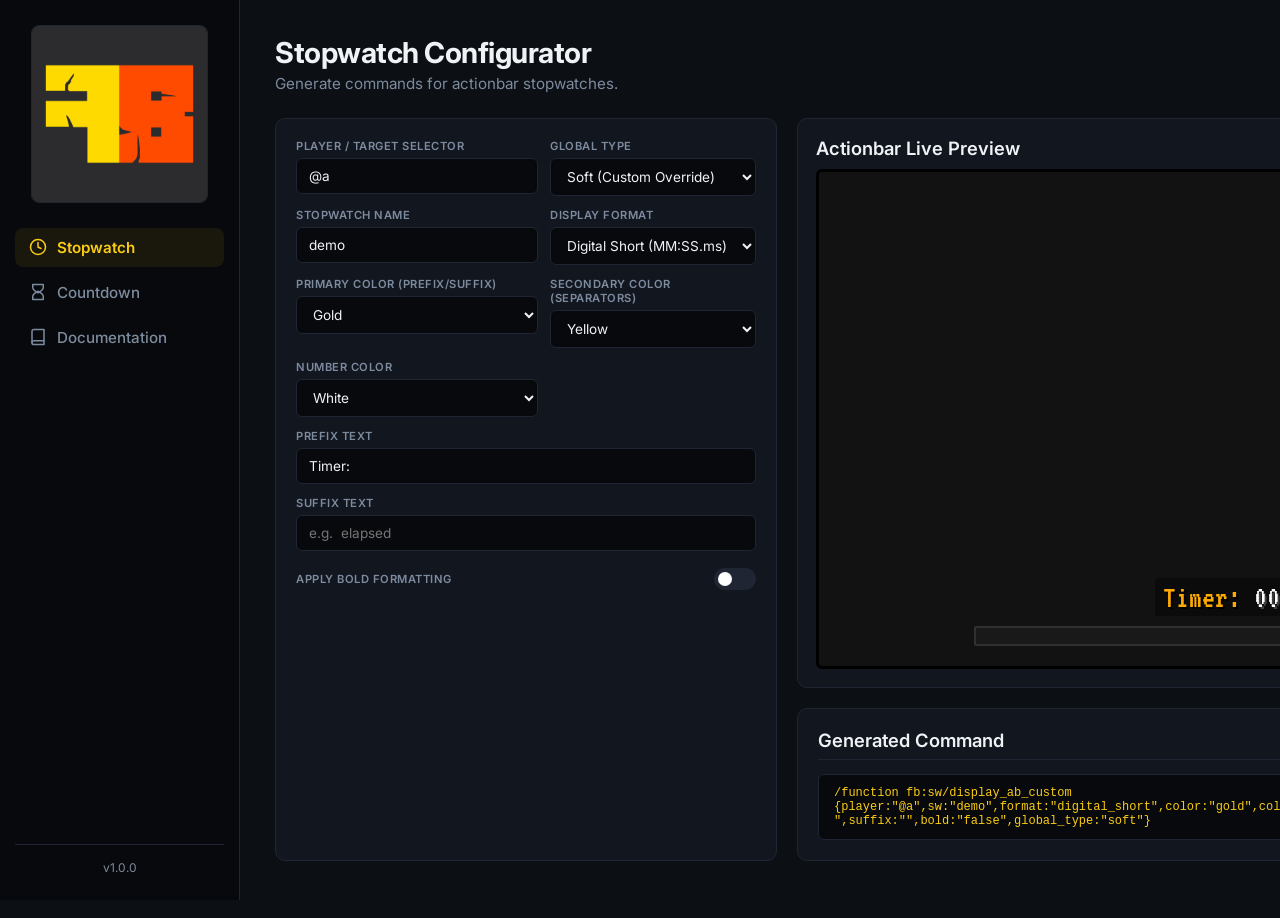
==== tools/configurator/index.html @ e30fd540 "Implement highly-performant whileOnline and whileOffline tick-loop events" ====
<!DOCTYPE html>
<html lang="en">
<head>
  <meta charset="UTF-8">
  <meta name="viewport" content="width=device-width, initial-scale=1.0">
  <title>FuseBox Toolset</title>
  <meta name="description" content="Configure actionbar layouts and view documentation for the Minecraft FuseBox datapack.">
  <link rel="stylesheet" href="style.css">
  <link rel="preconnect" href="https://fonts.googleapis.com">
  <link rel="preconnect" href="https://fonts.gstatic.com" crossorigin>
  <link href="https://fonts.googleapis.com/css2?family=VT323&family=Inter:wght@300;400;500;600;700&display=swap" rel="stylesheet">
</head>
<body>
  <!-- SIDEBAR NAVIGATION -->
  <aside class="sidebar">
    <div class="logo-container">
      <img src="logo.png" alt="FuseBox Logo" class="logo-img-large">
    </div>
    <nav class="menu">
      <button class="menu-item active" data-page="configurator-page">
        <span class="icon">
          <svg viewBox="0 0 24 24" width="18" height="18" stroke="currentColor" stroke-width="2" fill="none" stroke-linecap="round" stroke-linejoin="round"><circle cx="12" cy="12" r="10"></circle><polyline points="12 6 12 12 16 14"></polyline></svg>
        </span>
        Stopwatch
      </button>
      <button class="menu-item" data-page="cd-configurator-page">
        <span class="icon">
          <svg viewBox="0 0 24 24" width="18" height="18" stroke="currentColor" stroke-width="2" fill="none" stroke-linecap="round" stroke-linejoin="round"><path d="M5 2h14M5 22h14M19 2v4c0 3-3 5-7 7-4-2-7-4-7-7V2M5 22v-4c0-3 3-5 7-7 4 2 7 4 7 7v4"></path></svg>
        </span>
        Countdown
      </button>
      <button class="menu-item" data-page="docs-page">
        <span class="icon">
          <svg viewBox="0 0 24 24" width="18" height="18" stroke="currentColor" stroke-width="2" fill="none" stroke-linecap="round" stroke-linejoin="round"><path d="M4 19.5A2.5 2.5 0 0 1 6.5 17H20"></path><path d="M6.5 2H20v20H6.5A2.5 2.5 0 0 1 4 19.5v-15A2.5 2.5 0 0 1 6.5 2z"></path></svg>
        </span>
        Documentation
      </button>
    </nav>
    <div class="sidebar-footer">
      v1.0.0
    </div>
  </aside>

  <!-- MAIN CONTENT AREA -->
  <main class="content">
    
    <!-- PAGE 1: STOPWATCH CONFIGURATOR -->
    <div id="configurator-page" class="page active">
      <div class="page-header">
        <h1>Stopwatch Configurator</h1>
        <p>Generate commands for actionbar stopwatches.</p>
      </div>

      <div class="config-layout">
        <!-- FORM INPUTS -->
        <section class="card form-section">
          <form id="configForm" onsubmit="event.preventDefault();">
            <div class="form-grid">
              <div class="input-group">
                <label for="player">Player / Target Selector</label>
                <input type="text" id="player" value="@a" placeholder="e.g. @a or oneBombastiko" required>
              </div>

              <div class="input-group" id="global-type-group">
                <label for="global_type">Global Type</label>
                <select id="global_type">
                  <option value="soft" selected>Soft (Custom Override)</option>
                  <option value="hard">Hard (Force All)</option>
                </select>
              </div>

              <div class="input-group">
                <label for="sw">Stopwatch Name</label>
                <input type="text" id="sw" value="demo" placeholder="e.g. demo" required>
              </div>

              <div class="input-group">
                <label for="format">Display Format</label>
                <select id="format">
                  <option value="digital">Digital (HH:MM:SS)</option>
                  <option value="digital_short" selected>Digital Short (MM:SS.ms)</option>
                  <option value="letters">Letters (Xd Xh Xm Xs)</option>
                  <option value="dynamic">Dynamic (auto-truncate)</option>
                </select>
              </div>

              <div class="input-group">
                <label for="color">Primary Color (Prefix/Suffix)</label>
                <select id="color">
                  <option value="gold" selected>Gold</option>
                  <option value="yellow">Yellow</option>
                  <option value="white">White</option>
                  <option value="gray">Gray</option>
                  <option value="red">Red</option>
                  <option value="green">Green</option>
                  <option value="blue">Blue</option>
                </select>
              </div>

              <div class="input-group">
                <label for="color_sec">Secondary Color (Separators)</label>
                <select id="color_sec">
                  <option value="yellow" selected>Yellow</option>
                  <option value="gold">Gold</option>
                  <option value="white">White</option>
                  <option value="gray">Gray</option>
                  <option value="red">Red</option>
                  <option value="green">Green</option>
                  <option value="blue">Blue</option>
                </select>
              </div>

              <div class="input-group">
                <label for="color_num">Number Color</label>
                <select id="color_num">
                  <option value="white" selected>White</option>
                  <option value="gold">Gold</option>
                  <option value="yellow">Yellow</option>
                  <option value="gray">Gray</option>
                  <option value="red">Red</option>
                  <option value="green">Green</option>
                  <option value="blue">Blue</option>
                </select>
              </div>

              <div class="input-group full-width">
                <label for="prefix">Prefix Text</label>
                <input type="text" id="prefix" value="Timer: " placeholder="e.g. Timer: ">
              </div>

              <div class="input-group full-width">
                <label for="suffix">Suffix Text</label>
                <input type="text" id="suffix" value="" placeholder="e.g.  elapsed">
              </div>

              <div class="input-group toggle-group full-width">
                <label for="bold">Apply Bold Formatting</label>
                <label class="switch">
                  <input type="checkbox" id="bold">
                  <span class="slider"></span>
                </label>
              </div>
            </div>
          </form>
        </section>

        <!-- PREVIEW & OUTPUT -->
        <section class="preview-section">
          <div class="card preview-card">
            <div class="preview-header">
              <h2>Actionbar Live Preview</h2>
              <div class="preview-toggle">
                <label for="preview-paused">Show Paused State</label>
                <input type="checkbox" id="preview-paused">
              </div>
            </div>
            <div class="minecraft-screen">
              <div class="actionbar-container">
                <div id="actionbarPreview" class="actionbar-text">Timer: 00:00.00</div>
              </div>
              <div class="hotbar-mock"></div>
            </div>
          </div>

          <div class="card output-card">
            <h2>Generated Command</h2>
            <div class="command-box">
              <code id="commandOutput">/function fb:sw/display_ab_custom {player:"@a",sw:"demo",format:"digital_short",color:"gold",color_sec:"yellow",color_num:"white",prefix:"Timer: ",suffix:"",bold:"false",global_type:"soft"}</code>
              <button id="copyBtn" class="btn-copy">Copy</button>
            </div>
          </div>
        </section>
      </div>
    </div>

    <!-- PAGE 2: COUNTDOWN CONFIGURATOR -->
    <div id="cd-configurator-page" class="page">
      <div class="page-header">
        <h1>Countdown Configurator</h1>
        <p>Generate commands for actionbar countdowns.</p>
      </div>

      <div class="config-layout">
        <!-- FORM INPUTS -->
        <section class="card form-section">
          <form id="cdConfigForm" onsubmit="event.preventDefault();">
            <div class="form-grid">
              <div class="input-group">
                <label for="cd-player">Player / Target Selector</label>
                <input type="text" id="cd-player" value="@a" placeholder="e.g. @a or oneBombastiko" required>
              </div>

              <div class="input-group" id="cd-global-type-group">
                <label for="cd-global_type">Global Type</label>
                <select id="cd-global_type">
                  <option value="soft" selected>Soft (Custom Override)</option>
                  <option value="hard">Hard (Force All)</option>
                </select>
              </div>

              <div class="input-group">
                <label for="cd-name">Countdown Name</label>
                <input type="text" id="cd-name" value="demo" placeholder="e.g. demo" required>
              </div>

              <div class="input-group full-width time-inputs-container">
                <label>Initial Time Settings</label>
                <div class="time-inputs">
                  <input type="number" id="cd-h" value="0" min="0" placeholder="H">
                  <span>h</span>
                  <input type="number" id="cd-m" value="5" min="0" max="59" placeholder="M">
                  <span>m</span>
                  <input type="number" id="cd-s" value="0" min="0" max="59" placeholder="S">
                  <span>s</span>
                </div>
              </div>

              <div class="input-group full-width">
                <label for="cd-cmd">On Complete Command</label>
                <input type="text" id="cd-cmd" value="say Timer finished!" placeholder="e.g. say BOOM!">
              </div>

              <div class="input-group">
                <label for="cd-anim">Expiration Animation</label>
                <select id="cd-anim">
                  <option value="flash" selected>Flash (Red/Yellow)</option>
                  <option value="alert">Alert (Red Bold)</option>
                  <option value="pulse">Pulse (Expanding)</option>
                  <option value="stay">Stay (Keep Colors)</option>
                  <option value="none">None (Fade Out)</option>
                  <option value="blackout">Blackout (Dark Gray)</option>
                </select>
              </div>

              <div class="input-group">
                <label for="cd-format">Display Format</label>
                <select id="cd-format">
                  <option value="digital">Digital (HH:MM:SS)</option>
                  <option value="digital_short" selected>Digital Short (MM:SS.ms)</option>
                  <option value="letters">Letters (Xd Xh Xm Xs)</option>
                  <option value="dynamic">Dynamic (auto-truncate)</option>
                </select>
              </div>

              <div class="input-group">
                <label for="cd-color">Primary Color (Prefix/Suffix)</label>
                <select id="cd-color">
                  <option value="gold" selected>Gold</option>
                  <option value="yellow">Yellow</option>
                  <option value="white">White</option>
                  <option value="gray">Gray</option>
                  <option value="red">Red</option>
                  <option value="green">Green</option>
                  <option value="blue">Blue</option>
                </select>
              </div>

              <div class="input-group">
                <label for="cd-color_sec">Secondary Color (Separators)</label>
                <select id="cd-color_sec">
                  <option value="yellow" selected>Yellow</option>
                  <option value="gold">Gold</option>
                  <option value="white">White</option>
                  <option value="gray">Gray</option>
                  <option value="red">Red</option>
                  <option value="green">Green</option>
                  <option value="blue">Blue</option>
                </select>
              </div>

              <div class="input-group">
                <label for="cd-color_num">Number Color</label>
                <select id="cd-color_num">
                  <option value="white" selected>White</option>
                  <option value="gold">Gold</option>
                  <option value="yellow">Yellow</option>
                  <option value="gray">Gray</option>
                  <option value="red">Red</option>
                  <option value="green">Green</option>
                  <option value="blue">Blue</option>
                </select>
              </div>

              <div class="input-group full-width">
                <label for="cd-prefix">Prefix Text</label>
                <input type="text" id="cd-prefix" value="Timer: " placeholder="e.g. Timer: ">
              </div>

              <div class="input-group full-width">
                <label for="cd-suffix">Suffix Text</label>
                <input type="text" id="cd-suffix" value="" placeholder="e.g.  left">
              </div>

              <div class="input-group toggle-group full-width">
                <label for="cd-bold">Apply Bold Formatting</label>
                <label class="switch">
                  <input type="checkbox" id="cd-bold">
                  <span class="slider"></span>
                </label>
              </div>
            </div>
          </form>
        </section>

        <!-- PREVIEW & OUTPUT -->
        <section class="preview-section">
          <!-- LIVE MINECRAFT ACTIONBAR PREVIEW -->
          <div class="card preview-card">
            <div class="preview-header">
              <h2>Actionbar Live Preview</h2>
              <div class="preview-actions">
                <button id="cd-btn-anim-prev" class="btn-secondary">Test Animation</button>
                <div class="preview-toggle">
                  <label for="cd-preview-paused">Show Paused State</label>
                  <input type="checkbox" id="cd-preview-paused">
                </div>
              </div>
            </div>
            <div class="minecraft-screen">
              <div class="actionbar-container">
                <div id="cd-actionbarPreview" class="actionbar-text">Timer: 05:00.00</div>
              </div>
              <div class="hotbar-mock"></div>
            </div>
          </div>

          <!-- GENERATED CREATE COMMAND -->
          <div class="card output-card small-margin">
            <h2>Command 1: Create Countdown</h2>
            <div class="command-box">
              <code id="cd-commandOutputCreate">/function fb:cd/create {name:"demo",h:0,m:5,s:0,on_complete:"say Timer finished!",animation:"flash"}</code>
              <button id="cd-copyBtnCreate" class="btn-copy">Copy</button>
            </div>
          </div>

          <!-- GENERATED START COMMAND -->
          <div class="card output-card small-margin">
            <h2>Command 2: Start Countdown</h2>
            <div class="command-box">
              <code id="cd-commandOutputStart">/function fb:cd/start {name:"demo"}</code>
              <button id="cd-copyBtnStart" class="btn-copy">Copy</button>
            </div>
          </div>

          <!-- GENERATED DISPLAY CONFIG COMMAND -->
          <div class="card output-card">
            <h2>Command 3: Display Configuration</h2>
            <div class="command-box">
              <code id="cd-commandOutputDisplay">/function fb:cd/display_ab_custom {player:"@a",cd:"demo",format:"digital_short",color:"gold",color_sec:"yellow",color_num:"white",prefix:"Timer: ",suffix:"",bold:"false",global_type:"soft"}</code>
              <button id="cd-copyBtnDisplay" class="btn-copy">Copy</button>
            </div>
          </div>
        </section>
      </div>
    </div>

    <!-- PAGE 3: DOCUMENTATION -->
    <div id="docs-page" class="page">
      <div class="page-header">
        <h1>Documentation</h1>
        <p>FuseBox system references and API documentation.</p>
      </div>

      <div class="docs-split-layout">
        <!-- DOCUMENTATION TABS -->
        <aside class="docs-nav">
          <button class="docs-nav-item active" data-doc="doc-quickstart">Quick Start</button>
          <button class="docs-nav-item" data-doc="doc-controls">Controlling Timers</button>
          <button class="docs-nav-item" data-doc="doc-display">Priorities & Displays</button>
          <button class="docs-nav-item" data-doc="doc-events">Event System API</button>
          <button class="docs-nav-item" data-doc="doc-dependency">Dependency Check</button>
          <button class="docs-nav-item" data-doc="doc-troubleshooting">Debugging & Logging</button>
        </aside>

        <!-- DOCUMENTATION CONTENT -->
        <section class="docs-content">
          <!-- DOC: QUICK START -->
          <div id="doc-quickstart" class="doc-section active">
            <div class="card">
              <h2>
                <span class="icon-inline">
                  <svg viewBox="0 0 24 24" width="18" height="18" stroke="currentColor" stroke-width="2" fill="none" stroke-linecap="round" stroke-linejoin="round"><polygon points="5 3 19 12 5 21 5 3"></polygon></svg>
                </span>
                Quick Start: Stopwatches (sw)
              </h2>
              <p>Stopwatches are created and immediately active. Use them to track elapsed time.</p>
              <p><strong>1. Reload Minecraft datapacks:</strong></p>
              <pre><code>/reload</code></pre>
              <p><strong>2. Create and run a stopwatch:</strong></p>
              <pre><code>/function fb:sw/create {name:"demo"}</code></pre>
              <p><strong>3. Register player display layout:</strong></p>
              <pre><code>/function fb:sw/display_ab_custom {player:"@a",sw:"demo",format:"digital_short",color:"gold",color_sec:"yellow",color_num:"white",prefix:"Time: ",suffix:"",bold:"false",global_type:"soft"}</code></pre>
            </div>
            <div class="card">
              <h2>
                <span class="icon-inline">
                  <svg viewBox="0 0 24 24" width="18" height="18" stroke="currentColor" stroke-width="2" fill="none" stroke-linecap="round" stroke-linejoin="round"><path d="M5 2h14M5 22h14M19 2v4c0 3-3 5-7 7-4-2-7-4-7-7V2M5 22v-4c0-3 3-5 7-7 4 2 7 4 7 7v4"></path></svg>
                </span>
                Quick Start: Countdown Timers (cd)
              </h2>
              <p>Countdowns initialize in a paused state. You must explicitly start them to begin ticking down.</p>
              <p><strong>1. Initialize a countdown (1 minute, 30 seconds):</strong></p>
              <pre><code>/function fb:cd/create {name:"my_timer",h:0,m:1,s:30,on_complete:"say Done!",animation:"flash"}</code></pre>
              <p><strong>2. Assign display config to players:</strong></p>
              <pre><code>/function fb:cd/display_ab_custom {player:"@a",cd:"my_timer",format:"digital_short",color:"red",color_sec:"yellow",color_num:"white",prefix:"Time Left: ",suffix:"",bold:"false",global_type:"soft"}</code></pre>
              <p><strong>3. Start the timer:</strong></p>
              <pre><code>/function fb:cd/start {name:"my_timer"}</code></pre>
            </div>
          </div>

          <!-- DOC: CONTROLS -->
          <div id="doc-controls" class="doc-section">
            <div class="card">
              <h2>
                <span class="icon-inline">
                  <svg viewBox="0 0 24 24" width="18" height="18" stroke="currentColor" stroke-width="2" fill="none" stroke-linecap="round" stroke-linejoin="round"><circle cx="12" cy="12" r="10"></circle><polyline points="12 6 12 12 16 14"></polyline></svg>
                </span>
                Controlling Active Timers
              </h2>
              <p>Manage stopwatch and countdown states dynamically using player-executable commands.</p>
              <div class="control-table-wrapper">
                <table class="control-table">
                  <thead>
                    <tr>
                      <th>Action</th>
                      <th>Stopwatch Command</th>
                      <th>Countdown Command</th>
                      <th>Effect</th>
                    </tr>
                  </thead>
                  <tbody>
                    <tr>
                      <td><strong>Start</strong></td>
                      <td>(Automatic)</td>
                      <td><code>/function fb:cd/start {name:"x"}</code></td>
                      <td>Registers timer to the active ticking loops.</td>
                    </tr>
                    <tr>
                      <td><strong>Pause</strong></td>
                      <td><code>/function fb:sw/pause {name:"x"}</code></td>
                      <td><code>/function fb:cd/pause {name:"x"}</code></td>
                      <td>Suspends tick decrementing. Renders ausgegraut & italic.</td>
                    </tr>
                    <tr>
                      <td><strong>Resume</strong></td>
                      <td><code>/function fb:sw/resume {name:"x"}</code></td>
                      <td><code>/function fb:cd/resume {name:"x"}</code></td>
                      <td>Restores active ticking state and default colors.</td>
                    </tr>
                    <tr>
                      <td><strong>Delete</strong></td>
                      <td><code>/function fb:sw/delete {name:"x"}</code></td>
                      <td><code>/function fb:cd/delete {name:"x"}</code></td>
                      <td>Wipes NBT config, registers, and resets objectives.</td>
                    </tr>
                  </tbody>
                </table>
              </div>
              <p><strong>Timer Database Storage Paths (for NBT manipulation):</strong></p>
              <ul>
                <li>Stopwatches: <code>fb:main sw.list</code> (Running names)</li>
                <li>Countdowns Running List: <code>fb:main cd.list</code> (Ticking timers)</li>
                <li>Countdowns Static Registry: <code>fb:main cd.db</code> (Configuration & Commands)</li>
              </ul>
            </div>
          </div>

          <!-- DOC: DISPLAY -->
          <div id="doc-display" class="doc-section">
            <div class="card">
              <h2>
                <span class="icon-inline">
                  <svg viewBox="0 0 24 24" width="18" height="18" stroke="currentColor" stroke-width="2" fill="none" stroke-linecap="round" stroke-linejoin="round"><circle cx="12" cy="12" r="3"></circle><path d="M19.4 15a1.65 1.65 0 0 0 .33 1.82l.06.06a2 2 0 1 1-2.83 2.83l-.06-.06a1.65 1.65 0 0 0-1.82-.33 1.65 1.65 0 0 0-1 1.51V21a2 2 0 0 1-4 0v-.09A1.65 1.65 0 0 0 9 19.4a1.65 1.65 0 0 0-1.82.33l-.06.06a2 2 0 1 1-2.83-2.83l.06-.06a1.65 1.65 0 0 0 .33-1.82 1.65 1.65 0 0 0-1.51-1H3a2 2 0 0 1 0-4h.09A1.65 1.65 0 0 0 4.6 9a1.65 1.65 0 0 0-.33-1.82l-.06-.06a2 2 0 1 1 2.83-2.83l.06.06a1.65 1.65 0 0 0 1.82.33H9a1.65 1.65 0 0 0 1-1.51V3a2 2 0 0 1 4 0v.09a1.65 1.65 0 0 0 1 1.51 1.65 1.65 0 0 0 1.82-.33l.06-.06a2 2 0 1 1 2.83 2.83l-.06.06a1.65 1.65 0 0 0-.33 1.82V9a1.65 1.65 0 0 0 1.51 1H21a2 2 0 0 1 0 4h-.09a1.65 1.65 0 0 0-1.51 1z"></path></svg>
                </span>
                Display Priority Rules
              </h2>
              <p>Display configurations determine what is printed to the actionbar. Priorities resolve conflicts when multiple layouts are configured.</p>
              <p><strong>1. Global configuration (targetting <code>@a</code>):</strong></p>
              <ul>
                <li><code>soft</code>: Default global display. Overridden automatically if a player receives an individual layout.</li>
                <li><code>hard</code>: Enforces global layouts. Bypasses individual configurations for all players.</li>
              </ul>
              <p><strong>2. Individual configuration (targetting specific usernames):</strong></p>
              <p>Bypasses soft global displays for that specific player. Useful for map cutscenes or player-specific race timers.</p>
              <p><strong>3. Clear actionbar display settings:</strong></p>
              <p>Removes a player's registry and resets their custom settings, defaulting them back to global configuration:</p>
              <pre><code>/function fb:display/ab/clear {player:"oneBombastiko"}</code></pre>
            </div>
          </div>

          <!-- DOC: EVENTS -->
          <div id="doc-events" class="doc-section">
            <div class="card">
              <h2>
                <span class="icon-inline">
                  <svg viewBox="0 0 24 24" width="18" height="18" stroke="currentColor" stroke-width="2" fill="none" stroke-linecap="round" stroke-linejoin="round"><path d="M18 8A6 6 0 0 0 6 8c0 7-3 9-3 9h18s-3-2-3-9"></path><path d="M13.73 21a2 2 0 0 1-3.46 0"></path></svg>
                </span>
                Event System API
              </h2>
              <p>Register callback functions or direct commands that trigger automatically upon gameplay events. Callbacks are invoked <code>as</code> the player who triggered the event, with macro parameters containing the player username in <code>$(player)</code>.</p>
              
              <h3>Standard Events</h3>
              <ul>
                <li><code>onJoin</code>: Fires when a player logs in or joins the world.</li>
                <li><code>onDeath</code>: Fires immediately when a player dies.</li>
                <li><code>onLeave</code>: Fires immediately when a player disconnects or leaves.</li>
                <li><code>onKillPlayer</code>: Fires <code>as</code> the killer when they kill another player.</li>
                <li><code>onKilledByPlayer</code>: Fires <code>as</code> the victim when killed by another player.</li>
                <li><code>whileOnline</code>: Fires every tick for all players currently online.</li>
                <li><code>whileOffline</code>: Fires every tick for all registered players currently offline.</li>
              </ul>

              <h3>Item-Specific Events</h3>
              <ul>
                <li><code>onRightClick</code>: Fires when a player right-clicks holding a Carrot on a Stick or Warped Fungus on a Stick.</li>
                <li><code>onHoldItem</code>: Fires every tick while a player is holding a specific item.</li>
              </ul>

              <h3 style="margin-top: 15px;">API Registration Commands</h3>
              <p><strong>1. Function Callbacks (Standard Events):</strong></p>
              <pre><code>/function fb:event/register {event:"onJoin", fn:"my_pack:welcome"}</code></pre>
              
              <p><strong>2. Direct Command Callbacks (Standard Events):</strong></p>
              <p>Executes a direct command immediately. Use <code>@s</code> to target the event player.</p>
              <pre><code>/function fb:event/register_cmd {event:"onJoin", cmd:"say Welcome back, @s!"}</code></pre>

              <p><strong>3. Function Callbacks (Item Events):</strong></p>
              <p>Only fires if the held item matches the specified ID and custom NBT data compound.</p>
              <pre><code>/function fb:event/register_item {event:"onRightClick", fn:"my_pack:cast_spell", item_id:"minecraft:carrot_on_a_stick", custom_data:{wand_type:"fire"}}</code></pre>
              
              <p><strong>4. Direct Command Callbacks (Item Events):</strong></p>
              <pre><code>/function fb:event/register_item_cmd {event:"onRightClick", cmd:"effect give @s speed 5 1", item_id:"minecraft:carrot_on_a_stick", custom_data:{wand_type:"speed"}}</code></pre>

              <h3 style="margin-top: 15px;">API Unregistration & Cleaning</h3>
              <p>To unregister, use the corresponding unregister commands. Pass the exact filters (<code>item_id</code>, <code>custom_data</code>) used during registration to target specific items:</p>
              <ul>
                <li>Unregister Standard Function: <pre><code>/function fb:event/unregister {event:"onJoin", fn:"my_pack:welcome"}</code></pre></li>
                <li>Unregister Standard Command: <pre><code>/function fb:event/unregister_cmd {event:"onJoin", cmd:"say Welcome back, @s!"}</code></pre></li>
                <li>Unregister Item Function: <pre><code>/function fb:event/unregister_item {event:"onRightClick", fn:"my_pack:cast_spell", item_id:"minecraft:carrot_on_a_stick", custom_data:{wand_type:"fire"}}</code></pre></li>
                <li>Unregister Item Command: <pre><code>/function fb:event/unregister_item_cmd {event:"onRightClick", cmd:"effect give @s speed 5 1", item_id:"minecraft:carrot_on_a_stick", custom_data:{wand_type:"speed"}}</code></pre></li>
                <li>Clear All Callbacks for Event: <pre><code>/function fb:event/clear {event:"onJoin"}</code></pre></li>
              </ul>

              <h3 style="margin-top: 15px;">Custom Items & Custom Data (1.20.5+)</h3>
              <p>In modern Minecraft, custom items are uniquely identified by tags in their <code>minecraft:custom_data</code> component. For example, a custom fire staff item can be generated with:</p>
              <pre><code>/give @s carrot_on_a_stick[custom_data={wand_type:"fire"}]</code></pre>
            </div>
          </div>

          <!-- DOC: DEPENDENCY CHECK -->
          <div id="doc-dependency" class="doc-section">
            <div class="card">
              <h2>
                <span class="icon-inline">
                  <svg viewBox="0 0 24 24" width="18" height="18" stroke="currentColor" stroke-width="2" fill="none" stroke-linecap="round" stroke-linejoin="round"><path d="M22 11.08V12a10 10 0 1 1-5.93-9.14"></path><polyline points="22 4 12 14.01 9 11.01"></polyline></svg>
                </span>
                Datapack Dependency Check
              </h2>
              <p>If you are developing a custom datapack that requires FuseBox, you can include a simple check in your pack's <code>load</code> function to verify if FuseBox is installed and up-to-date.</p>
              
              <p><strong>Copy-Paste Integration:</strong></p>
              <p>Add these commands to the end of your datapack's <code>load.mcfunction</code> (replace <code>my_pack</code> with your pack's namespace):</p>
              <pre><code># 1. Initialize temporary check objective
scoreboard objectives add fb.version dummy
scoreboard players set #fb_installed fb.version 0

# 2. Call FuseBox version check function
# (If FuseBox is installed, this function sets #fb_installed fb.version to the version number)
function fb:api/check_version

# 3. Check results and display errors/warnings
# (If score is still 0, FuseBox is NOT installed or has been removed)
execute if score #fb_installed fb.version matches 0 run tellraw @a [{"text": "[my_pack] ", "color": "gold", "bold": true}, {"text": "Error: FuseBox is NOT installed! This pack requires FuseBox v0.1 Alpha or newer.", "color": "red"}]

# (If score is less than the required version (e.g., 1 for v0.1), warn the user)
execute if score #fb_installed fb.version matches 1.. if score #fb_installed fb.version matches ..0 run tellraw @a [{"text": "[my_pack] ", "color": "gold", "bold": true}, {"text": "Warning: FuseBox is out of date! Please update FuseBox to at least v0.1 Alpha.", "color": "red"}]</code></pre>
            </div>
          </div>

          <!-- DOC: TROUBLESHOOTING -->
          <div id="doc-troubleshooting" class="doc-section">
            <div class="card">
              <h2>
                <span class="icon-inline">
                  <svg viewBox="0 0 24 24" width="18" height="18" stroke="currentColor" stroke-width="2" fill="none" stroke-linecap="round" stroke-linejoin="round"><polyline points="4 17 10 11 4 5"></polyline><line x1="12" y1="19" x2="20" y2="19"></line></svg>
                </span>
                Debugging & Administration
              </h2>
              <p>FuseBox features built-in tools to inspect NBT storages, check active objectives, and safely clear data.</p>
              
              <p><strong>1. Toggle Debug Mode:</strong></p>
              <p>Prints internal processing status and ticking updates directly in the chat.</p>
              <pre><code># Turn debug ON
/data modify storage fb:config debug set value 1b

# Turn debug OFF
/data modify storage fb:config debug set value 0b</code></pre>
              
              <p><strong>2. Print Scoreboard and Registry Dumps:</strong></p>
              <p>Outputs formatted listings of all running timers, event registrations, and objective values to chat.</p>
              <pre><code># Inspect stopwatches
/function fb:sw/debug_info

# Inspect countdowns
/function fb:cd/debug_info

# Inspect event registrations
/function fb:event/debug_info</code></pre>

              <p><strong>3. Wipe Storages:</strong></p>
              <p>Safely resets databases to clean up or troubleshoot errors.</p>
              <pre><code># Reset Stopwatch data
/function fb:sw/reset-db

# Reset Countdown data
/function fb:cd/reset-db</code></pre>
            </div>
          </div>
        </section>
      </div>
    </div>

  </main>
  <script src="app.js"></script>
</body>
</html>
---- tools/configurator/style.css ----
/* Main Colors & Variables */
:root {
  --bg-main: #0c0f14;
  --bg-sidebar: #07090c;
  --card-bg: #12161f;
  --border-color: #1f2533;
  
  --text-main: #f0f3f6;
  --text-muted: #7d8b9e;
  
  --yellow: #facc15;
  --red: #ef4444;
  --green: #22c55e;
  --gold: #eab308;
  --white: #ffffff;
  --gray: #9ca3af;
  --blue: #3b82f6;
  
  /* Minecraft In-Game Text Colors */
  --mc-gold: #ffaa00;
  --mc-yellow: #ffff55;
  --mc-white: #ffffff;
  --mc-gray: #aaaaaa;
  --mc-red: #ff5555;
  --mc-green: #55ff55;
  --mc-blue: #5555ff;
  --mc-dark-gray: #555555;
  
  --transition: all 0.15s ease-in-out;
}

* {
  box-sizing: border-box;
  margin: 0;
  padding: 0;
}

body {
  font-family: 'Inter', sans-serif;
  background-color: var(--bg-main);
  color: var(--text-main);
  min-height: 100vh;
  display: flex;
}

/* SIDEBAR LAYOUT */
.sidebar {
  width: 240px;
  background-color: var(--bg-sidebar);
  border-right: 1px solid var(--border-color);
  display: flex;
  flex-direction: column;
  justify-content: space-between;
  padding: 25px 15px;
  height: 100vh;
  position: fixed;
  left: 0;
  top: 0;
}

.logo-container {
  display: flex;
  justify-content: center;
  margin-bottom: 25px;
  padding: 0;
}

.logo-img-large {
  width: 85%;
  aspect-ratio: 1 / 1;
  border-radius: 8px;
  border: 1px solid var(--border-color);
}

.menu {
  display: flex;
  flex-direction: column;
  gap: 6px;
  flex-grow: 1;
}

.menu-item {
  background: none;
  border: none;
  color: var(--text-muted);
  font-family: inherit;
  font-size: 0.95rem;
  font-weight: 500;
  padding: 10px 14px;
  border-radius: 8px;
  cursor: pointer;
  display: flex;
  align-items: center;
  gap: 10px;
  text-align: left;
  transition: var(--transition);
}

.menu-item .icon {
  display: flex;
  align-items: center;
  justify-content: center;
  color: var(--text-muted);
  transition: var(--transition);
}

.menu-item:hover {
  background-color: rgba(255, 255, 255, 0.02);
  color: var(--text-main);
}

.menu-item:hover .icon {
  color: var(--text-main);
}

.menu-item.active {
  background-color: rgba(250, 204, 21, 0.08);
  color: var(--yellow);
  font-weight: 600;
}

.menu-item.active .icon {
  color: var(--yellow);
}

.sidebar-footer {
  font-size: 0.75rem;
  color: var(--text-muted);
  text-align: center;
  border-top: 1px solid var(--border-color);
  padding-top: 15px;
}

/* MAIN CONTENT AREA */
.content {
  margin-left: 240px;
  padding: 35px;
  flex-grow: 1;
  max-width: 1300px;
}

.page {
  display: none;
}

.page.active {
  display: block;
}

.page-header {
  margin-bottom: 25px;
}

.page-header h1 {
  font-size: 1.8rem;
  font-weight: 700;
  letter-spacing: -0.5px;
  margin-bottom: 4px;
}

.page-header p {
  color: var(--text-muted);
  font-size: 0.95rem;
  font-weight: 400;
}

/* CARDS & PANELS */
.card {
  background-color: var(--card-bg);
  border: 1px solid var(--border-color);
  border-radius: 10px;
  padding: 20px;
  margin-bottom: 20px;
}

.card.small-margin {
  margin-bottom: 12px;
}

h2 {
  font-size: 1.15rem;
  font-weight: 600;
  margin-bottom: 14px;
  border-bottom: 1px solid var(--border-color);
  padding-bottom: 8px;
  display: flex;
  align-items: center;
}

.icon-inline {
  display: inline-flex;
  align-items: center;
  justify-content: center;
  color: var(--yellow);
  vertical-align: middle;
  margin-right: 8px;
}

/* CONFIGURATOR LAYOUT */
.config-layout {
  display: grid;
  grid-template-columns: 1fr 1fr;
  gap: 20px;
}

@media (max-width: 1100px) {
  .config-layout {
    grid-template-columns: 1fr;
  }
}

.form-grid {
  display: grid;
  grid-template-columns: 1fr 1fr;
  gap: 12px;
}

.input-group {
  display: flex;
  flex-direction: column;
  gap: 5px;
}

.input-group.full-width {
  grid-column: 1 / -1;
}

label {
  font-size: 0.7rem;
  font-weight: 600;
  text-transform: uppercase;
  letter-spacing: 0.5px;
  color: var(--text-muted);
}

input[type="text"], input[type="number"], select {
  background-color: var(--bg-sidebar);
  border: 1px solid var(--border-color);
  color: var(--text-main);
  padding: 9px 12px;
  border-radius: 6px;
  font-size: 0.85rem;
  font-family: inherit;
  outline: none;
  transition: var(--transition);
}

input[type="text"]:focus, input[type="number"]:focus, select:focus {
  border-color: var(--yellow);
}

/* Time inputs row */
.time-inputs {
  display: flex;
  align-items: center;
  gap: 8px;
}

.time-inputs input {
  width: 60px;
  text-align: center;
}

.time-inputs span {
  color: var(--text-muted);
  font-size: 0.85rem;
  font-weight: 600;
}

/* Toggle Switch */
.toggle-group {
  flex-direction: row;
  justify-content: space-between;
  align-items: center;
  padding: 5px 0;
}

.switch {
  position: relative;
  display: inline-block;
  width: 42px;
  height: 22px;
}

.switch input {
  opacity: 0;
  width: 0;
  height: 0;
}

.slider {
  position: absolute;
  cursor: pointer;
  top: 0;
  left: 0;
  right: 0;
  bottom: 0;
  background-color: var(--border-color);
  transition: .2s;
  border-radius: 22px;
}

.slider:before {
  position: absolute;
  content: "";
  height: 14px;
  width: 14px;
  left: 4px;
  bottom: 4px;
  background-color: #ffffff;
  transition: .2s;
  border-radius: 50%;
}

input:checked + .slider {
  background-color: var(--green);
}

input:checked + .slider:before {
  transform: translateX(20px);
}

/* MINECRAFT PREVIEW HUD */
.preview-card {
  padding: 18px;
}

.preview-header {
  display: flex;
  justify-content: space-between;
  align-items: center;
  margin-bottom: 10px;
}

.preview-header h2 {
  margin-bottom: 0;
  border: none;
  padding: 0;
}

.preview-actions {
  display: flex;
  align-items: center;
  gap: 12px;
}

.preview-toggle {
  display: flex;
  align-items: center;
  gap: 6px;
  font-size: 0.8rem;
  color: var(--text-muted);
}

.btn-secondary {
  background-color: var(--border-color);
  border: 1px solid rgba(255, 255, 255, 0.05);
  color: var(--text-main);
  padding: 5px 12px;
  border-radius: 4px;
  font-family: inherit;
  font-size: 0.75rem;
  font-weight: 500;
  cursor: pointer;
  transition: var(--transition);
}

.btn-secondary:hover {
  background-color: rgba(255, 255, 255, 0.04);
  border-color: var(--text-muted);
}

.minecraft-screen {
  background-color: #121212;
  background-image: radial-gradient(circle, #202020 8%, transparent 9%);
  background-size: 10px 10px;
  border: 3px solid #000;
  border-radius: 6px;
  aspect-ratio: 16 / 9;
  display: flex;
  flex-direction: column;
  justify-content: flex-end;
  align-items: center;
  padding-bottom: 20px;
  position: relative;
  overflow: hidden;
}

.actionbar-container {
  margin-bottom: 10px;
  min-height: 35px;
  display: flex;
  align-items: center;
  justify-content: center;
}

.actionbar-text {
  font-family: 'VT323', monospace;
  font-size: 2rem;
  text-align: center;
  background-color: rgba(0, 0, 0, 0.4);
  padding: 3px 8px;
  border-radius: 2px;
  line-height: 1;
}

/* Hotbar Placeholder */
.hotbar-mock {
  width: 65%;
  height: 20px;
  background-color: rgba(255, 255, 255, 0.03);
  border: 2px solid rgba(255, 255, 255, 0.1);
  border-radius: 2px;
}

/* COMMAND OUTPUT */
.command-box {
  display: flex;
  align-items: center;
  background-color: var(--bg-sidebar);
  border: 1px solid var(--border-color);
  border-radius: 6px;
  padding: 3px;
}

code {
  font-family: 'JetBrains Mono', monospace;
  font-size: 0.75rem;
  color: var(--yellow);
  padding: 8px 12px;
  overflow-x: auto;
  flex-grow: 1;
}

.btn-copy {
  background-color: var(--gold);
  border: none;
  color: #000;
  font-weight: 600;
  padding: 6px 14px;
  border-radius: 4px;
  cursor: pointer;
  font-family: inherit;
  font-size: 0.8rem;
  transition: var(--transition);
}

.btn-copy:hover {
  background-color: var(--yellow);
}

/* SPLIT DOCUMENTATION LAYOUT */
.docs-split-layout {
  display: grid;
  grid-template-columns: 200px 1fr;
  gap: 20px;
  align-items: start;
}

@media (max-width: 900px) {
  .docs-split-layout {
    grid-template-columns: 1fr;
  }
}

.docs-nav {
  display: flex;
  flex-direction: column;
  gap: 4px;
  background-color: var(--bg-sidebar);
  border: 1px solid var(--border-color);
  border-radius: 8px;
  padding: 8px;
}

.docs-nav-item {
  background: none;
  border: none;
  color: var(--text-muted);
  font-family: inherit;
  font-size: 0.85rem;
  font-weight: 500;
  padding: 8px 12px;
  border-radius: 6px;
  cursor: pointer;
  text-align: left;
  transition: var(--transition);
}

.docs-nav-item:hover {
  color: var(--text-main);
  background-color: rgba(255, 255, 255, 0.02);
}

.docs-nav-item.active {
  color: var(--yellow);
  background-color: rgba(250, 204, 21, 0.06);
  font-weight: 600;
}

.docs-content {
  flex-grow: 1;
}

.doc-section {
  display: none;
}

.doc-section.active {
  display: block;
}

.docs-content p {
  font-size: 0.9rem;
  line-height: 1.5;
  color: var(--text-muted);
  margin-bottom: 12px;
}

.docs-content strong {
  color: var(--text-main);
}

.docs-content ul {
  padding-left: 20px;
  margin: 10px 0;
  color: var(--text-muted);
  font-size: 0.9rem;
}

.docs-content li {
  margin-bottom: 6px;
}

.docs-content pre {
  background-color: var(--bg-sidebar);
  border: 1px solid var(--border-color);
  padding: 10px 14px;
  border-radius: 6px;
  margin: 8px 0 16px;
  overflow-x: auto;
}

.docs-content pre code {
  color: #e6edf3;
  padding: 0;
  font-size: 0.78rem;
}

/* Control Table */
.control-table-wrapper {
  overflow-x: auto;
  border: 1px solid var(--border-color);
  border-radius: 6px;
  margin: 10px 0;
}

.control-table {
  width: 100%;
  border-collapse: collapse;
  text-align: left;
  font-size: 0.85rem;
}

.control-table th, .control-table td {
  padding: 10px 14px;
  border-bottom: 1px solid var(--border-color);
}

.control-table th {
  background-color: var(--bg-sidebar);
  font-weight: 600;
  color: var(--text-main);
}

.control-table td code {
  padding: 1px 4px;
  font-size: 0.8rem;
  background-color: rgba(255, 255, 255, 0.02);
  border: 1px solid var(--border-color);
  border-radius: 4px;
  color: var(--yellow);
}
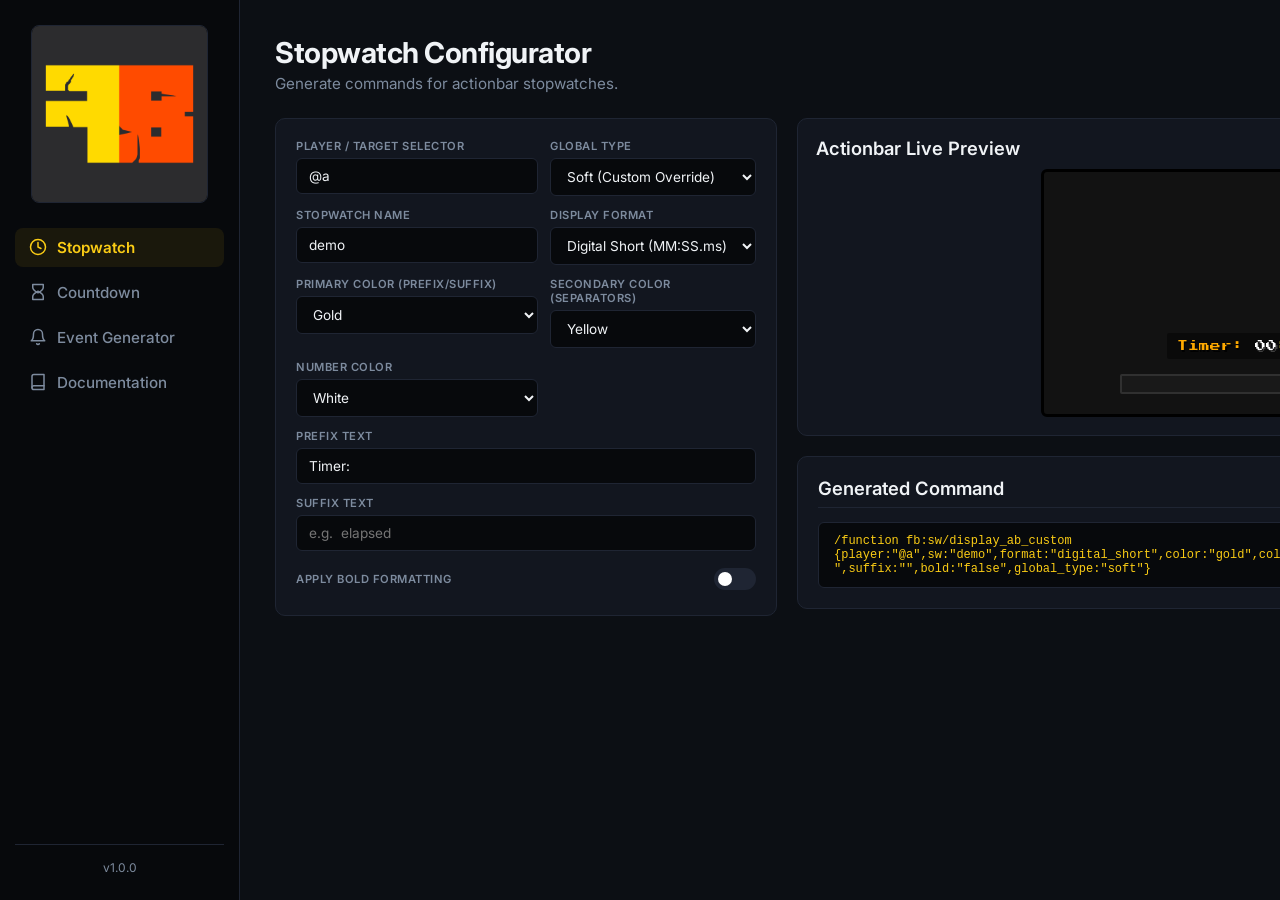
==== commit 16d1fbf5: "Polished web configurator layout, added Event Generator tab, and styled Minecraft HUD preview with P" ====
--- a/tools/configurator/index.html
+++ b/tools/configurator/index.html
@@ -8,7 +8,7 @@
   <link rel="stylesheet" href="style.css">
   <link rel="preconnect" href="https://fonts.googleapis.com">
   <link rel="preconnect" href="https://fonts.gstatic.com" crossorigin>
-  <link href="https://fonts.googleapis.com/css2?family=VT323&family=Inter:wght@300;400;500;600;700&display=swap" rel="stylesheet">
+  <link href="https://fonts.googleapis.com/css2?family=Press+Start+2P&family=Inter:wght@300;400;500;600;700&display=swap" rel="stylesheet">
 </head>
 <body>
   <!-- SIDEBAR NAVIGATION -->
@@ -29,6 +29,12 @@
         </span>
         Countdown
       </button>
+      <button class="menu-item" data-page="event-generator-page">
+        <span class="icon">
+          <svg viewBox="0 0 24 24" width="18" height="18" stroke="currentColor" stroke-width="2" fill="none" stroke-linecap="round" stroke-linejoin="round"><path d="M18 8A6 6 0 0 0 6 8c0 7-3 9-3 9h18s-3-2-3-9"></path><path d="M13.73 21a2 2 0 0 1-3.46 0"></path></svg>
+        </span>
+        Event Generator
+      </button>
       <button class="menu-item" data-page="docs-page">
         <span class="icon">
           <svg viewBox="0 0 24 24" width="18" height="18" stroke="currentColor" stroke-width="2" fill="none" stroke-linecap="round" stroke-linejoin="round"><path d="M4 19.5A2.5 2.5 0 0 1 6.5 17H20"></path><path d="M6.5 2H20v20H6.5A2.5 2.5 0 0 1 4 19.5v-15A2.5 2.5 0 0 1 6.5 2z"></path></svg>
@@ -354,7 +360,99 @@
       </div>
     </div>
 
-    <!-- PAGE 3: DOCUMENTATION -->
+    <!-- PAGE 3: EVENT GENERATOR -->
+    <div id="event-generator-page" class="page">
+      <div class="page-header">
+        <h1>Event Generator</h1>
+        <p>Easily generate register and unregister commands for standard and item events.</p>
+      </div>
+
+      <div class="config-layout">
+        <!-- FORM INPUTS -->
+        <section class="card form-section">
+          <form id="eventGenForm" onsubmit="event.preventDefault();">
+            <div class="form-grid">
+              
+              <div class="input-group">
+                <label for="eg-event">Event Type</label>
+                <select id="eg-event">
+                  <optgroup label="Standard Events">
+                    <option value="onJoin" selected>onJoin (Join Server)</option>
+                    <option value="onDeath">onDeath (Player Death)</option>
+                    <option value="onLeave">onLeave (Leave Server)</option>
+                    <option value="onKillPlayer">onKillPlayer (Kill Player)</option>
+                    <option value="onKilledByPlayer">onKilledByPlayer (Killed By Player)</option>
+                    <option value="onDamage">onDamage (Take Damage)</option>
+                    <option value="onEntityKill">onEntityKill (Kill Mob)</option>
+                    <option value="whileOnline">whileOnline (Every Tick Online)</option>
+                    <option value="whileOffline">whileOffline (Every Tick Offline)</option>
+                  </optgroup>
+                  <optgroup label="Item-Specific Events">
+                    <option value="onRightClick">onRightClick (Right Click Item)</option>
+                    <option value="onHoldItem">onHoldItem (Hold Item Every Tick)</option>
+                  </optgroup>
+                </select>
+              </div>
+
+              <div class="input-group">
+                <label for="eg-type">Callback Type</label>
+                <select id="eg-type">
+                  <option value="command" selected>Direct Command</option>
+                  <option value="function">Function Callback</option>
+                </select>
+              </div>
+
+              <!-- Conditional fields for Command -->
+              <div class="input-group full-width" id="eg-command-group">
+                <label for="eg-command">Command to Execute</label>
+                <input type="text" id="eg-command" value="say Hello, @s!" placeholder="e.g. effect give @s speed 5 1">
+              </div>
+
+              <!-- Conditional fields for Function -->
+              <div class="input-group full-width" id="eg-function-group" style="display: none;">
+                <label for="eg-function">Function Namespace/Path</label>
+                <input type="text" id="eg-function" value="my_pack:welcome" placeholder="e.g. namespace:folder/my_function">
+              </div>
+
+              <!-- Item-Specific Fields -->
+              <div class="input-group" id="eg-item-id-group" style="display: none;">
+                <label for="eg-item-id">Item ID</label>
+                <input type="text" id="eg-item-id" value="minecraft:carrot_on_a_stick" placeholder="e.g. minecraft:carrot_on_a_stick">
+              </div>
+
+              <div class="input-group" id="eg-custom-data-group" style="display: none;">
+                <label for="eg-custom-data">Custom Data Filter (NBT JSON)</label>
+                <input type="text" id="eg-custom-data" value="{wand_type:&quot;speed&quot;}" placeholder="e.g. {wand_type:&quot;speed&quot;}">
+              </div>
+
+            </div>
+          </form>
+        </section>
+
+        <!-- OUTPUTS -->
+        <section class="preview-section">
+          <div class="card output-card">
+            <h2>Registration Command</h2>
+            <p style="font-size: 0.8rem; color: var(--text-muted); margin-bottom: 8px;">Run this command to register your callback:</p>
+            <div class="command-box">
+              <code id="eg-register-output">/function fb:event/register_cmd {event:"onJoin", cmd:"say Hello, @s!"}</code>
+              <button id="eg-copy-reg-btn" class="btn-copy">Copy</button>
+            </div>
+          </div>
+
+          <div class="card output-card" style="margin-top: 15px;">
+            <h2>Unregistration Command</h2>
+            <p style="font-size: 0.8rem; color: var(--text-muted); margin-bottom: 8px;">Run this command to remove your callback later:</p>
+            <div class="command-box">
+              <code id="eg-unregister-output">/function fb:event/unregister_cmd {event:"onJoin", cmd:"say Hello, @s!"}</code>
+              <button id="eg-copy-unreg-btn" class="btn-copy">Copy</button>
+            </div>
+          </div>
+        </section>
+      </div>
+    </div>
+
+    <!-- PAGE 4: DOCUMENTATION -->
     <div id="docs-page" class="page">
       <div class="page-header">
         <h1>Documentation</h1>
@@ -463,6 +561,57 @@
                 <li>Countdowns Static Registry: <code>fb:main cd.db</code> (Configuration & Commands)</li>
               </ul>
             </div>
+
+            <div class="card">
+              <h2>
+                <span class="icon-inline">
+                  <svg viewBox="0 0 24 24" width="18" height="18" stroke="currentColor" stroke-width="2" fill="none" stroke-linecap="round" stroke-linejoin="round"><path d="M12 20h9"></path><path d="M16.5 3.5a2.121 2.121 0 0 1 3 3L7 19l-4 1 1-4L16.5 3.5z"></path></svg>
+                </span>
+                Scoreboard Objectives & Reading Values
+              </h2>
+              <p>For advanced scripting and condition checking, FuseBox exposes all stopwatch and countdown values directly to scoreboard objectives. Each active timer writes its tick, second, minute, hour, day, and state values to a dummy player named after the timer (prefixed with <code>#</code>, e.g., <code>#demo</code>).</p>
+              
+              <h3>Available Scoreboard Objectives</h3>
+              
+              <p><strong>1. Stopwatch Objectives (sw):</strong></p>
+              <ul>
+                <li><code>fb.sw.at</code>: Accumulated ticks (total ticks elapsed since start).</li>
+                <li><code>fb.sw.t</code>: Current tick within the second (0 to 19).</li>
+                <li><code>fb.sw.ms</code>: Current millisecond approximation within the second (0 to 99).</li>
+                <li><code>fb.sw.s</code>: Current seconds within the minute (0 to 59).</li>
+                <li><code>fb.sw.m</code>: Current minutes within the hour (0 to 59).</li>
+                <li><code>fb.sw.h</code>: Current hours within the day (0 to 23).</li>
+                <li><code>fb.sw.d</code>: Current days elapsed.</li>
+              </ul>
+
+              <p><strong>2. Countdown Objectives (cd):</strong></p>
+              <ul>
+                <li><code>fb.cd.t</code>: Remaining ticks within the second (19 down to 0).</li>
+                <li><code>fb.cd.ms</code>: Remaining milliseconds within the second (99 down to 0).</li>
+                <li><code>fb.cd.s</code>: Remaining seconds within the minute (0 to 59).</li>
+                <li><code>fb.cd.m</code>: Remaining minutes within the hour (0 to 59).</li>
+                <li><code>fb.cd.h</code>: Remaining hours within the day (0 to 23).</li>
+                <li><code>fb.cd.d</code>: Remaining days.</li>
+                <li><code>fb.cd.state</code>: Active state of the countdown:
+                  <ul>
+                    <li><code>0</code>: Ticking (Active).</li>
+                    <li><code>1</code>: Expired / Animating (Time is up, flashing actionbar).</li>
+                    <li><code>2</code>: Finished / Inactive.</li>
+                  </ul>
+                </li>
+              </ul>
+
+              <h3 style="margin-top: 15px;">Reading and Querying Scores</h3>
+              <p><strong>Checking conditions in functions:</strong></p>
+              <p>Check if a countdown named <code>game_timer</code> has expired (state is 1):</p>
+              <pre><code>execute if score #game_timer fb.cd.state matches 1 run say Time is up!</code></pre>
+              <p>Check if a stopwatch named <code>lap_time</code> is at exactly 1 minute and 30 seconds:</p>
+              <pre><code>execute if score #lap_time fb.sw.m matches 1 if score #lap_time fb.sw.s matches 30 run say 1:30 reached!</code></pre>
+              
+              <p style="margin-top: 10px;"><strong>Displaying scores in chat / Tellraw:</strong></p>
+              <p>You can print the scoreboard values directly in chat or titles using standard JSON text components:</p>
+              <pre><code>/tellraw @a ["", {"text": "Lap time: "}, {"score": {"name": "#lap_time", "objective": "fb.sw.m"}}, {"text": ":"}, {"score": {"name": "#lap_time", "objective": "fb.sw.s"}}]</code></pre>
+            </div>
           </div>
 
           <!-- DOC: DISPLAY -->
@@ -486,6 +635,26 @@
               <p>Removes a player's registry and resets their custom settings, defaulting them back to global configuration:</p>
               <pre><code>/function fb:display/ab/clear {player:"oneBombastiko"}</code></pre>
             </div>
+
+            <div class="card">
+              <h2>
+                <span class="icon-inline">
+                  <svg viewBox="0 0 24 24" width="18" height="18" stroke="currentColor" stroke-width="2" fill="none" stroke-linecap="round" stroke-linejoin="round"><path d="M12 22s8-4 8-10V5l-8-3-8 3v7c0 6 8 10 8 10z"></path></svg>
+                </span>
+                Hard Actionbar Overwrite
+              </h2>
+              <p>Sometimes you need to show temporary system messages or warnings on a player's actionbar (e.g., "Entering Boss Arena" or "Round 1"). You can hard-overwrite the actionbar for a specific duration, temporarily hiding all stopwatches and countdowns.</p>
+              
+              <p><strong>API Usage:</strong></p>
+              <p>Run the overwrite function by passing the target selector/player, formatted JSON text, and duration in ticks (20 ticks = 1 second):</p>
+              <pre><code>/function fb:display/ab/overwrite {player:"@a", text:[{"text":"WARNING: ", "color":"red", "bold":true}, {"text":"Boss is spawning!", "color":"yellow"}], duration:60}</code></pre>
+              
+              <p style="margin-top: 10px;"><strong>Key Behaviors:</strong></p>
+              <ul>
+                <li><strong>Absolute Priority</strong>: Overwrites both global and individual layouts during the duration.</li>
+                <li><strong>Seamless Restore</strong>: Once the duration expires, players automatically resume seeing their active ticking stopwatches and countdowns exactly where they left off.</li>
+              </ul>
+            </div>
           </div>
 
           <!-- DOC: EVENTS -->
@@ -506,6 +675,8 @@
                 <li><code>onLeave</code>: Fires immediately when a player disconnects or leaves.</li>
                 <li><code>onKillPlayer</code>: Fires <code>as</code> the killer when they kill another player.</li>
                 <li><code>onKilledByPlayer</code>: Fires <code>as</code> the victim when killed by another player.</li>
+                <li><code>onDamage</code>: Fires <code>as</code> the player when they take damage from any source.</li>
+                <li><code>onEntityKill</code>: Fires <code>as</code> the player when they kill a mob/monster.</li>
                 <li><code>whileOnline</code>: Fires every tick for all players currently online.</li>
                 <li><code>whileOffline</code>: Fires every tick for all registered players currently offline.</li>
               </ul>
--- a/tools/configurator/style.css
+++ b/tools/configurator/style.css
@@ -376,12 +376,15 @@
   background-size: 10px 10px;
   border: 3px solid #000;
   border-radius: 6px;
+  max-width: 440px; /* Make it smaller and compact */
+  width: 100%;
   aspect-ratio: 16 / 9;
   display: flex;
   flex-direction: column;
   justify-content: flex-end;
   align-items: center;
   padding-bottom: 20px;
+  margin: 0 auto; /* Centered */
   position: relative;
   overflow: hidden;
 }
@@ -395,13 +398,15 @@
 }
 
 .actionbar-text {
-  font-family: 'VT323', monospace;
-  font-size: 2rem;
+  font-family: 'Press Start 2P', monospace;
+  font-size: 0.68rem; /* Smaller pixel font size to fit correctly */
+  text-shadow: 2px 2px 0px rgba(0, 0, 0, 0.75);
   text-align: center;
-  background-color: rgba(0, 0, 0, 0.4);
-  padding: 3px 8px;
+  background-color: rgba(0, 0, 0, 0.45);
+  padding: 5px 10px;
   border-radius: 2px;
-  line-height: 1;
+  line-height: 1.4;
+  letter-spacing: 0.2px;
 }
 
 /* Hotbar Placeholder */
@@ -535,9 +540,10 @@
 .docs-content pre {
   background-color: var(--bg-sidebar);
   border: 1px solid var(--border-color);
-  padding: 10px 14px;
+  border-left: 3px solid var(--yellow);
+  padding: 12px 16px;
   border-radius: 6px;
-  margin: 8px 0 16px;
+  margin: 12px 0 20px;
   overflow-x: auto;
 }
 
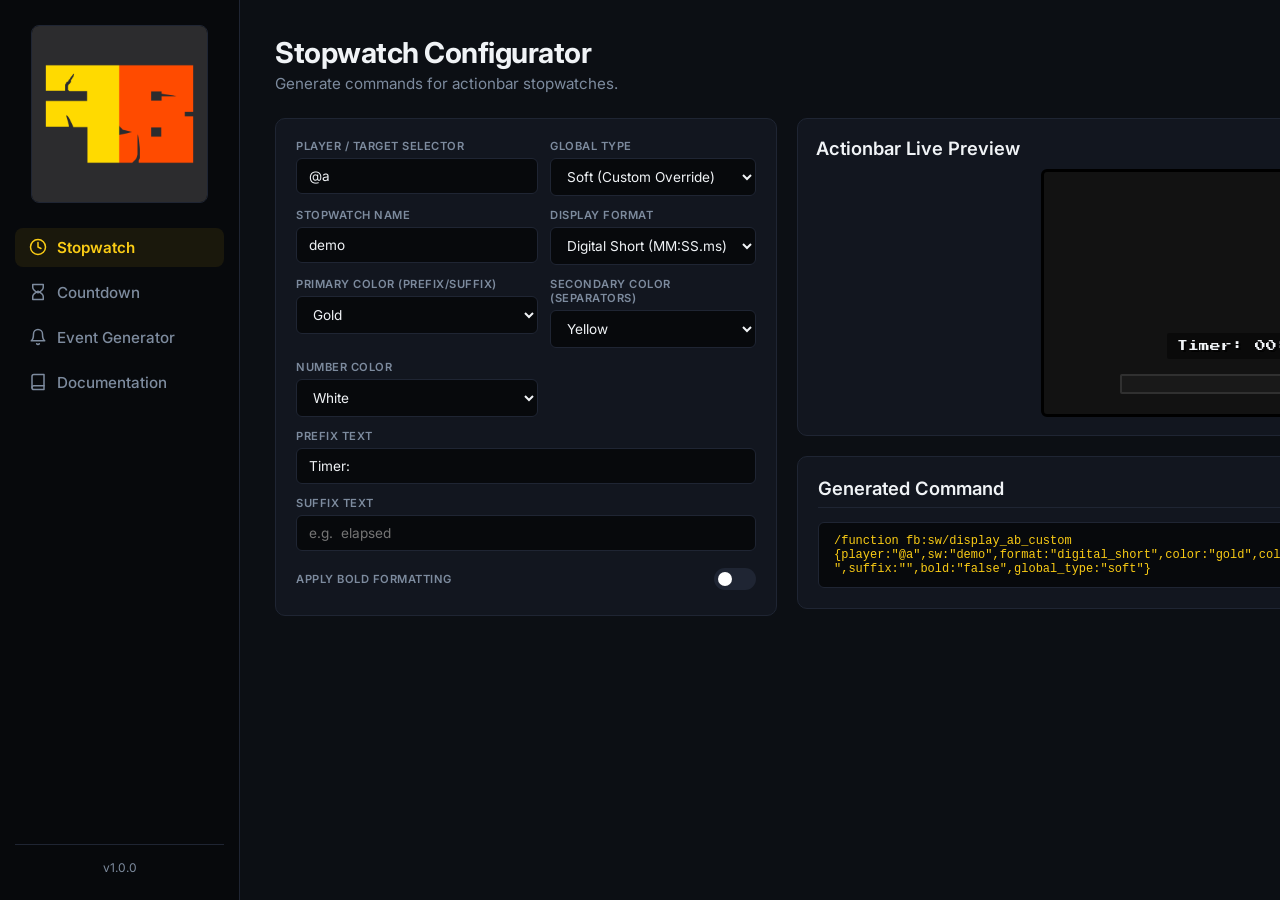
==== commit 9e42d213: "Completely remove countdown expiration animations from datapack functions, configurator tool, and do" ====
--- a/tools/configurator/index.html
+++ b/tools/configurator/index.html
@@ -227,18 +227,6 @@
               </div>
 
               <div class="input-group">
-                <label for="cd-anim">Expiration Animation</label>
-                <select id="cd-anim">
-                  <option value="flash" selected>Flash (Red/Yellow)</option>
-                  <option value="alert">Alert (Red Bold)</option>
-                  <option value="pulse">Pulse (Expanding)</option>
-                  <option value="stay">Stay (Keep Colors)</option>
-                  <option value="none">None (Fade Out)</option>
-                  <option value="blackout">Blackout (Dark Gray)</option>
-                </select>
-              </div>
-
-              <div class="input-group">
                 <label for="cd-format">Display Format</label>
                 <select id="cd-format">
                   <option value="digital">Digital (HH:MM:SS)</option>
@@ -334,7 +322,7 @@
           <div class="card output-card small-margin">
             <h2>Command 1: Create Countdown</h2>
             <div class="command-box">
-              <code id="cd-commandOutputCreate">/function fb:cd/create {name:"demo",h:0,m:5,s:0,on_complete:"say Timer finished!",animation:"flash"}</code>
+              <code id="cd-commandOutputCreate">/function fb:cd/create {name:"demo",h:0,m:5,s:0,on_complete:"say Timer finished!"}</code>
               <button id="cd-copyBtnCreate" class="btn-copy">Copy</button>
             </div>
           </div>
@@ -498,7 +486,7 @@
               </h2>
               <p>Countdowns initialize in a paused state. You must explicitly start them to begin ticking down.</p>
               <p><strong>1. Initialize a countdown (1 minute, 30 seconds):</strong></p>
-              <pre><code>/function fb:cd/create {name:"my_timer",h:0,m:1,s:30,on_complete:"say Done!",animation:"flash"}</code></pre>
+              <pre><code>/function fb:cd/create {name:"my_timer",h:0,m:1,s:30,on_complete:"say Done!"}</code></pre>
               <p><strong>2. Assign display config to players:</strong></p>
               <pre><code>/function fb:cd/display_ab_custom {player:"@a",cd:"my_timer",format:"digital_short",color:"red",color_sec:"yellow",color_num:"white",prefix:"Time Left: ",suffix:"",bold:"false",global_type:"soft"}</code></pre>
               <p><strong>3. Start the timer:</strong></p>
@@ -595,8 +583,7 @@
                 <li><code>fb.cd.state</code>: Active state of the countdown:
                   <ul>
                     <li><code>0</code>: Ticking (Active).</li>
-                    <li><code>1</code>: Expired / Animating (Time is up, flashing actionbar).</li>
-                    <li><code>2</code>: Finished / Inactive.</li>
+                    <li><code>1</code>: Finished / Expired.</li>
                   </ul>
                 </li>
               </ul>
